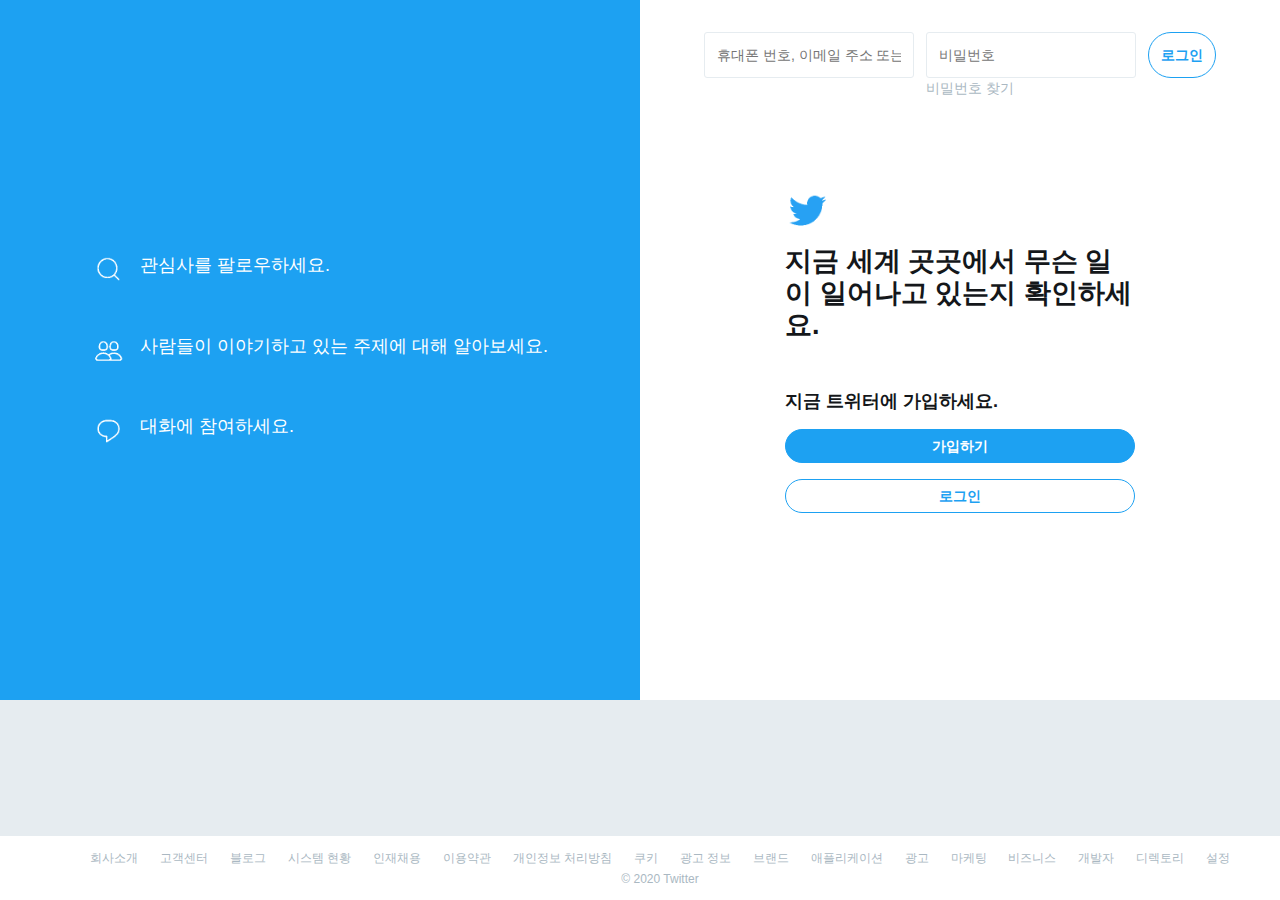
==== 1주차수요일과제/main.html @ 2bef1297 "twitter start page" ====
<!DOCTYPE html>
<html lang="ko">
<head>
  <meta charset="UTF-8">
  <title>트위터. 지금 일어나고 있는 일입니다.</title>
  <link rel="stylesheet" href="main.css" type="text/css">
</head>
<body>
  <div class="LoggedOutHome">
    <div class="LoggedOutHome-content">
      <div class="LoggedOutHome-content-left">
        <div class="information">
          <div class="information-item">
            <img class="icon" src="img/search.png" alt="img" />
            관심사를 팔로우하세요.</div>
          <div class="information-item">
            <img class="icon" src="img/people.png" alt="img" />
            사람들이 이야기하고 있는 주제에 대해 알아보세요.</div>
          <div class="information-item">
            <img class="icon" src="img/talk.png" alt="img" />
            대화에 참여하세요.</div>
        </div>
      </div>


      <div class="LoggedOutHome-content-right">
        <div class="login">
          <form class="loginform" action="#" method="post">
            <div class="form1">
              <input class="login-input"type="text" name="uname" placeholder="휴대폰 번호, 이메일 주소 또는 사용자 아이디" />
            </div>
            <div class="form1">
              <input classtype="password" name="upw" placeholder="비밀번호" />
              <a href="https://twitter.com/account/begin_password_reset">비밀번호 찾기</a>
            </div>
            <input id="loginsubmit" type="submit" value="로그인" />
          </form>
        </div>

        <div class="suggestion">
          <div><img id="bluebird" src="img/bluebird.png" alt="img" /></div>
          <div id="sug1">지금 세계 곳곳에서 무슨 일이 일어나고 있는지 확인하세요.</div>
          <div id="sug2">지금 트위터에 가입하세요.</div>
          <div id="sug3">
            <a id="signup" href="https://twitter.com/signup">가입하기</a>
            <a id="signin" href="https://twitter.com/signup">로그인</a>
          </div>
        </div>
      </div>
    </div>


    <div class="footer">
      <ul class="footer-list">
        <li class="footer-list-item">
          <a href="https://about.twitter.com/ko.html" rel="noopener">회사소개</a>
        </li>
        <li class="footer-list-item">
          <a href="https://help.twitter.com/ko" rel="noopener">고객센터</a>
        </li>
        <li class="footer-list-item">
          <a href="https://blog.twitter.com/korea" rel="noopener">블로그</a>
        </li>
        <li class="footer-list-item">
          <a href="http://status.twitter.com/" rel="noopener">시스템 현황</a>
        </li>
        <li class="footer-list-item">
          <a href="https://about.twitter.com/careers" rel="noopener">인재채용</a>
        </li>
        <li class="footer-list-item">
          <a href="https://twitter.com/tos" rel="noopener">이용약관</a>
        </li>
        <li class="footer-list-item">
          <a href="https://twitter.com/privacy" rel="noopener">개인정보 처리방침</a>
        </li>
        <li class="footer-list-item">
          <a href="https://support.twitter.com/articles/20170514" rel="noopener">쿠키</a>
        </li>
        <li class="footer-list-item">
          <a href="https://business.twitter.com/en/help/troubleshooting/how-twitter-ads-work.html" rel="noopener">광고 정보</a>
        </li>
        <li class="footer-list-item">
          <a href="https://about.twitter.com/press/brand-assets" rel="noopener">브랜드</a>
        </li>
        <li class="footer-list-item">
          <a href="https://about.twitter.com/products" rel="noopener">애플리케이션</a>
        </li>
        <li class="footer-list-item">
          <a href="https://ads.twitter.com/?ref=gl-tw-tw-twitter-advertise" rel="noopener">광고</a>
        </li>
        <li class="footer-list-item">
          <a href="https://marketing.twitter.com/" rel="noopener">마케팅</a>
        </li>
        <li class="footer-list-item">
          <a href="https://business.twitter.com/" rel="noopener">비즈니스</a>
        </li>
        <li class="footer-list-item">
          <a href="https://dev.twitter.com/" rel="noopener">개발자</a>
        </li>
        <li class="footer-list-item">
          <a href="https://twitter.com/i/directory/profiles" rel="noopener">디렉토리</a>
        </li>
        <li class="footer-list-item">
          <a href="https://twitter.com/settings/personalization" rel="noopener">설정</a>
        </li>
        <li class="footer-list-item">© 2020 Twitter</li>
      </ul>
    </div>
  </div>

</body>
</html>
---- 1주차수요일과제/main.css ----
@charset "utf-8";

html {
  font-family: sans-serif;
}

body {
  font-family: "Helvetica Neue",Helvetica,Arial,sans-serif;
  background-color: #e6ecf0;
  color: #14171a;
  font-size: 14px;
  line-height: 20px;
  overflow-y: scroll;
  position: relative;
  margin: 0;
}

.LoggedOutHome {
  display: flex;
  flex-direction: column;
}

.LoggedOutHome-content {
  display: flex;
  flex-direction: row;
  flex-grow: 1;
  background-color: #fff;
  height: 700px;
}

.LoggedOutHome-content-left {
  background: #1da1f2;
  position: relative;
  overflow: hidden;
  align-items: center;
  display: flex;
  flex: 1;
  justify-content: center;
}

.information {
  color: #fff;
  padding: 0 16px;
  position: relative;
}

.icon {
  margin-right: 16px;
  width: 32px;
  display: inline-block;
  vertical-align: baseline;
  position: relative;
}

.information-item {
  display: flex;
  font-size: 18px;
  font-width: bold;
  line-height: 24px;
  margin: 48px auto;
}

.LoggedOutHome-content-right {
  align-items: center;
  display: flex;
  flex: 1;
  justify-content: center;
  position: relative;
}

.login {
  left: 0;
  top: 20px;
  width: 100%;
  position: absolute;
}

.loginform {
  display: flex;
  flex-direction: row;
  justify-content: center;
  padding-left: 20px;
  padding-right: 20px;
}

.form1 {
  margin-right: 12px;
  width: 210px;
}

.form1 input {
  width: 100%;
  padding: 12px;
  box-sizing: border-box;
  margin-top: 12px;
  background-color: #fff;
  border: 1px solid #e6ecf0;
  border-radius: 3px;
  font-size: 14px;
  line-height: 20px;
}

.form1 a {
  text-decoration: none;
  color: #aab8c2;
}

#loginsubmit {
  height: 100%;
  padding: 12px;
  box-sizing: border-box;
  margin-top: 12px;
  background-color: #fff;
  border: 1px solid #1da1f2;
  color: #1da1f2;
  border-radius: 100px;
  font-size: 14px;
  font-weight: bold;
  line-height: 20px;
}

.suggestion {
  max-width: 350px;

}

#bluebird {
  width: 45px;
  margin-bottom: 8px;
}

#sug1 {
  font-size: 27px;
  line-height: 32px;
  font-weight: bold;
}

#sug2 {
  margin-top: 48px;
  font-size: 18px;
  line-height: 24px;
  font-weight: bold;
}

#sug3 a {
  border-radius: 100px;
  font-size: 14px;
  font-weight: bold;
  line-height: 20px;
  padding: 6px 16px;
  text-align: center;
  text-decoration: none;
  border: 1px solid #1da1f2;
  display: block;
  margin-top: 16px;
}

#signup {
  background-color: #1da1f2;
  color: #fff;
}

#signin {
  background-color: #fff;
  color: #1da1f2;
}

.footer {
  border-top: 1px solid #e6ecf0;
  position: fixed;
  width: 100%;
  bottom: 0;
  padding: 11px 0;
  background-color: #fff;
  z-index: 2;
}

.footer-list {
  margin: 0 auto;
  text-align: center;
  list-style: none;
}

.footer-list-item {
  color: #aab8c2;
  font-size: 12px;
  display: inline-block;
  padding: 0 9px 0 9px;
}

.footer-list-item a {
  color: #aab8c2;
  font-size: 12px;
  text-decoration: none;
}
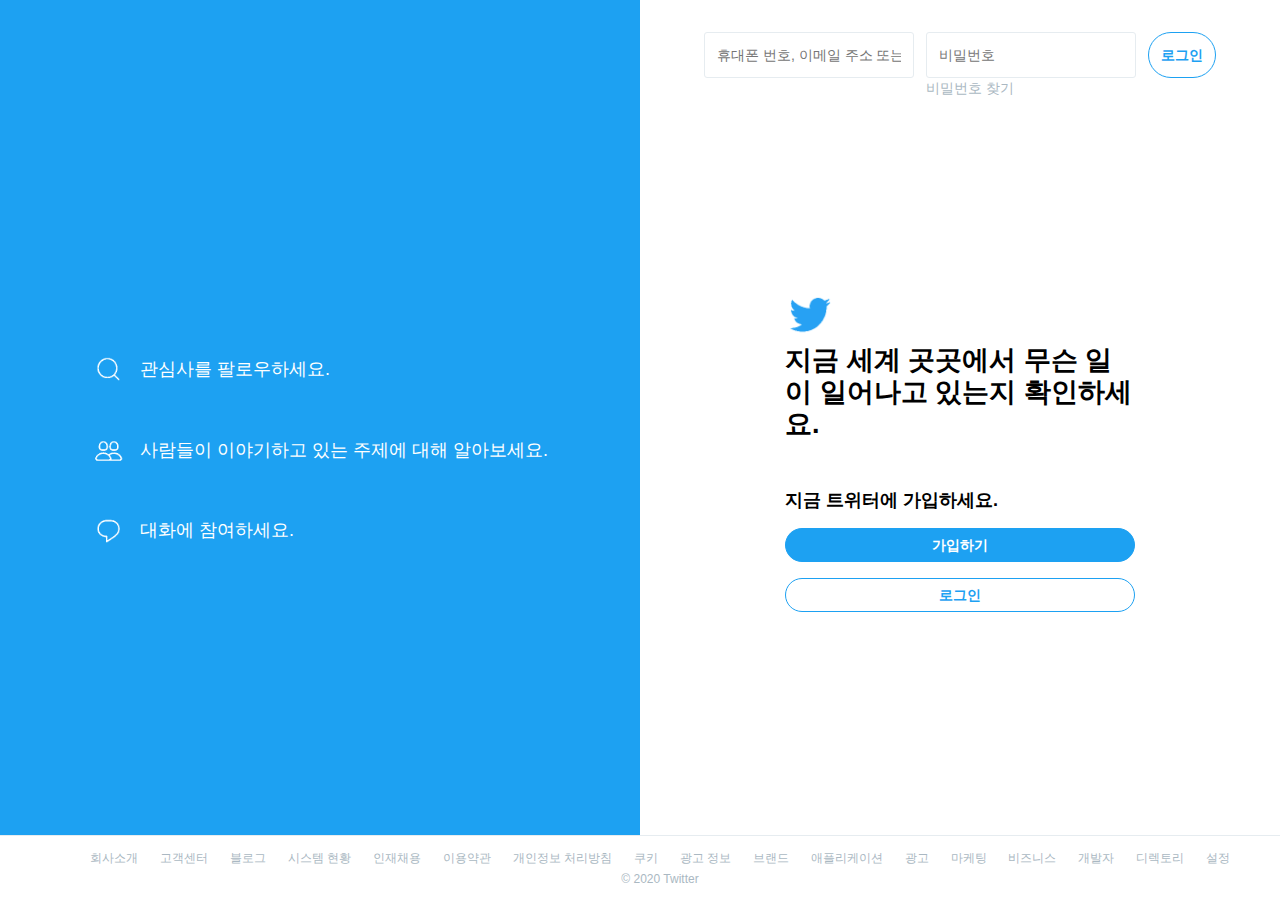
==== commit a1043351: "twitter start page" ====
--- a/1주차수요일과제/main.html
+++ b/1주차수요일과제/main.html
@@ -6,9 +6,9 @@
   <link rel="stylesheet" href="main.css" type="text/css">
 </head>
 <body>
-  <div class="LoggedOutHome">
-    <div class="LoggedOutHome-content">
-      <div class="LoggedOutHome-content-left">
+  <div class="Home">
+    <div class="Home-content">
+      <div class="Home-content-left">
         <div class="information">
           <div class="information-item">
             <img class="icon" src="img/search.png" alt="img" />
@@ -23,17 +23,17 @@
       </div>
 
 
-      <div class="LoggedOutHome-content-right">
+      <div class="Home-content-right">
         <div class="login">
-          <form class="loginform" action="#" method="post">
-            <div class="form1">
+          <form class="login-form" action="#" method="post">
+            <div class="form-item">
               <input class="login-input"type="text" name="uname" placeholder="휴대폰 번호, 이메일 주소 또는 사용자 아이디" />
             </div>
-            <div class="form1">
-              <input classtype="password" name="upw" placeholder="비밀번호" />
+            <div class="form-item">
+              <input type="password" name="upw" placeholder="비밀번호" />
               <a href="https://twitter.com/account/begin_password_reset">비밀번호 찾기</a>
             </div>
-            <input id="loginsubmit" type="submit" value="로그인" />
+            <input id="login-submit" type="submit" value="로그인" />
           </form>
         </div>
 
@@ -42,8 +42,8 @@
           <div id="sug1">지금 세계 곳곳에서 무슨 일이 일어나고 있는지 확인하세요.</div>
           <div id="sug2">지금 트위터에 가입하세요.</div>
           <div id="sug3">
-            <a id="signup" href="https://twitter.com/signup">가입하기</a>
-            <a id="signin" href="https://twitter.com/signup">로그인</a>
+            <a id="sign-up" href="https://twitter.com/signup">가입하기</a>
+            <a id="sign-in" href="https://twitter.com/signup">로그인</a>
           </div>
         </div>
       </div>
--- a/1주차수요일과제/main.css
+++ b/1주차수요일과제/main.css
@@ -1,66 +1,43 @@
 @charset "utf-8";
-
-html {
-  font-family: sans-serif;
-}
 
 body {
   font-family: "Helvetica Neue",Helvetica,Arial,sans-serif;
-  background-color: #e6ecf0;
-  color: #14171a;
   font-size: 14px;
   line-height: 20px;
-  overflow-y: scroll;
-  position: relative;
   margin: 0;
 }
 
-.LoggedOutHome {
+.Home-content {
   display: flex;
-  flex-direction: column;
+  flex-direction: row;
+  height: 100vh;
 }
 
-.LoggedOutHome-content {
-  display: flex;
-  flex-direction: row;
-  flex-grow: 1;
-  background-color: #fff;
-  height: 700px;
-}
-
-.LoggedOutHome-content-left {
+.Home-content-left {
   background: #1da1f2;
-  position: relative;
-  overflow: hidden;
+  /*position: relative;*/
+  /*overflow: hidden;*/
   align-items: center;
   display: flex;
   flex: 1;
   justify-content: center;
 }
 
-.information {
-  color: #fff;
-  padding: 0 16px;
-  position: relative;
-}
-
 .icon {
   margin-right: 16px;
   width: 32px;
-  display: inline-block;
-  vertical-align: baseline;
-  position: relative;
 }
 
 .information-item {
   display: flex;
   font-size: 18px;
+  color: #fff;
   font-width: bold;
-  line-height: 24px;
+  line-height: 32px;
   margin: 48px auto;
 }
 
-.LoggedOutHome-content-right {
+.Home-content-right {
   align-items: center;
   display: flex;
   flex: 1;
@@ -75,37 +52,34 @@
   position: absolute;
 }
 
-.loginform {
+.login-form {
   display: flex;
   flex-direction: row;
   justify-content: center;
-  padding-left: 20px;
-  padding-right: 20px;
 }
 
-.form1 {
+.form-item {
   margin-right: 12px;
   width: 210px;
 }
 
-.form1 input {
+.form-item input {
   width: 100%;
   padding: 12px;
   box-sizing: border-box;
   margin-top: 12px;
-  background-color: #fff;
   border: 1px solid #e6ecf0;
   border-radius: 3px;
   font-size: 14px;
   line-height: 20px;
 }
 
-.form1 a {
+.form-item a {
   text-decoration: none;
   color: #aab8c2;
 }
 
-#loginsubmit {
+#login-submit {
   height: 100%;
   padding: 12px;
   box-sizing: border-box;
@@ -121,12 +95,10 @@
 
 .suggestion {
   max-width: 350px;
-
 }
 
 #bluebird {
-  width: 45px;
-  margin-bottom: 8px;
+  width: 50px;
 }
 
 #sug1 {
@@ -155,12 +127,12 @@
   margin-top: 16px;
 }
 
-#signup {
+#sign-up {
   background-color: #1da1f2;
   color: #fff;
 }
 
-#signin {
+#sign-in {
   background-color: #fff;
   color: #1da1f2;
 }
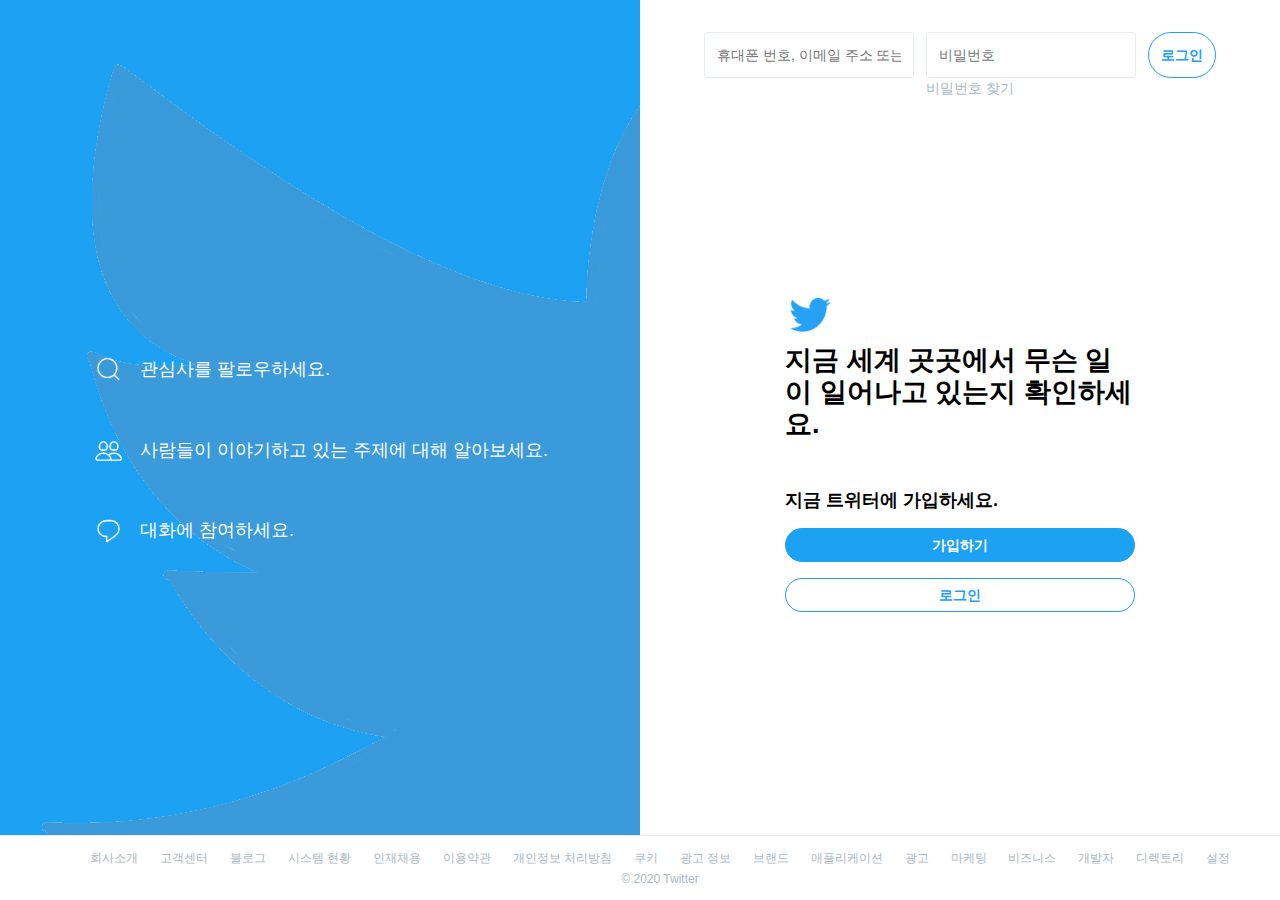
==== commit 42c219e1: "split css" ====
--- a/1주차수요일과제/main.html
+++ b/1주차수요일과제/main.html
@@ -4,6 +4,9 @@
   <meta charset="UTF-8">
   <title>트위터. 지금 일어나고 있는 일입니다.</title>
   <link rel="stylesheet" href="main.css" type="text/css">
+  <link rel="stylesheet" href="leftContent.css" type="text/css">
+  <link rel="stylesheet" href="rightContent.css" type="text/css">
+  <link rel="stylesheet" href="footer.css" type="text/css">
 </head>
 <body>
   <div class="Home">
--- a/1주차수요일과제/main.css
+++ b/1주차수요일과제/main.css
@@ -13,155 +13,154 @@
   height: 100vh;
 }
 
-.Home-content-left {
-  background: #1da1f2;
-  /*position: relative;*/
-  /*overflow: hidden;*/
-  align-items: center;
-  display: flex;
-  flex: 1;
-  justify-content: center;
-}
+/*.Home-content-left {*/
+/*  background: #1da1f2;*/
+/*  background-image: url("img/bigbluebird.png");*/
+/*  align-items: center;*/
+/*  display: flex;*/
+/*  flex: 1;*/
+/*  justify-content: center;*/
+/*}*/
 
-.icon {
-  margin-right: 16px;
-  width: 32px;
-}
+/*.icon {*/
+/*  margin-right: 16px;*/
+/*  width: 32px;*/
+/*}*/
 
-.information-item {
-  display: flex;
-  font-size: 18px;
-  color: #fff;
-  font-width: bold;
-  line-height: 32px;
-  margin: 48px auto;
-}
+/*.information-item {*/
+/*  display: flex;*/
+/*  font-size: 18px;*/
+/*  color: #fff;*/
+/*  font-width: bold;*/
+/*  line-height: 32px;*/
+/*  margin: 48px auto;*/
+/*}*/
 
-.Home-content-right {
-  align-items: center;
-  display: flex;
-  flex: 1;
-  justify-content: center;
-  position: relative;
-}
+/*.Home-content-right {*/
+/*  align-items: center;*/
+/*  display: flex;*/
+/*  flex: 1;*/
+/*  justify-content: center;*/
+/*  position: relative;*/
+/*}*/
 
-.login {
-  left: 0;
-  top: 20px;
-  width: 100%;
-  position: absolute;
-}
+/*.login {*/
+/*  left: 0;*/
+/*  top: 20px;*/
+/*  width: 100%;*/
+/*  position: absolute;*/
+/*}*/
 
-.login-form {
-  display: flex;
-  flex-direction: row;
-  justify-content: center;
-}
+/*.login-form {*/
+/*  display: flex;*/
+/*  flex-direction: row;*/
+/*  justify-content: center;*/
+/*}*/
 
-.form-item {
-  margin-right: 12px;
-  width: 210px;
-}
+/*.form-item {*/
+/*  margin-right: 12px;*/
+/*  width: 210px;*/
+/*}*/
 
-.form-item input {
-  width: 100%;
-  padding: 12px;
-  box-sizing: border-box;
-  margin-top: 12px;
-  border: 1px solid #e6ecf0;
-  border-radius: 3px;
-  font-size: 14px;
-  line-height: 20px;
-}
+/*.form-item input {*/
+/*  width: 100%;*/
+/*  padding: 12px;*/
+/*  box-sizing: border-box;*/
+/*  margin-top: 12px;*/
+/*  border: 1px solid #e6ecf0;*/
+/*  border-radius: 3px;*/
+/*  font-size: 14px;*/
+/*  line-height: 20px;*/
+/*}*/
 
-.form-item a {
-  text-decoration: none;
-  color: #aab8c2;
-}
+/*.form-item a {*/
+/*  text-decoration: none;*/
+/*  color: #aab8c2;*/
+/*}*/
 
-#login-submit {
-  height: 100%;
-  padding: 12px;
-  box-sizing: border-box;
-  margin-top: 12px;
-  background-color: #fff;
-  border: 1px solid #1da1f2;
-  color: #1da1f2;
-  border-radius: 100px;
-  font-size: 14px;
-  font-weight: bold;
-  line-height: 20px;
-}
+/*#login-submit {*/
+/*  height: 100%;*/
+/*  padding: 12px;*/
+/*  box-sizing: border-box;*/
+/*  margin-top: 12px;*/
+/*  background-color: #fff;*/
+/*  border: 1px solid #1da1f2;*/
+/*  color: #1da1f2;*/
+/*  border-radius: 100px;*/
+/*  font-size: 14px;*/
+/*  font-weight: bold;*/
+/*  line-height: 20px;*/
+/*}*/
 
-.suggestion {
-  max-width: 350px;
-}
+/*.suggestion {*/
+/*  max-width: 350px;*/
+/*}*/
 
-#bluebird {
-  width: 50px;
-}
+/*#bluebird {*/
+/*  width: 50px;*/
+/*}*/
 
-#sug1 {
-  font-size: 27px;
-  line-height: 32px;
-  font-weight: bold;
-}
+/*#sug1 {*/
+/*  font-size: 27px;*/
+/*  line-height: 32px;*/
+/*  font-weight: bold;*/
+/*}*/
 
-#sug2 {
-  margin-top: 48px;
-  font-size: 18px;
-  line-height: 24px;
-  font-weight: bold;
-}
+/*#sug2 {*/
+/*  margin-top: 48px;*/
+/*  font-size: 18px;*/
+/*  line-height: 24px;*/
+/*  font-weight: bold;*/
+/*}*/
 
-#sug3 a {
-  border-radius: 100px;
-  font-size: 14px;
-  font-weight: bold;
-  line-height: 20px;
-  padding: 6px 16px;
-  text-align: center;
-  text-decoration: none;
-  border: 1px solid #1da1f2;
-  display: block;
-  margin-top: 16px;
-}
+/*#sug3 a {*/
+/*  border-radius: 100px;*/
+/*  font-size: 14px;*/
+/*  font-weight: bold;*/
+/*  line-height: 20px;*/
+/*  padding: 6px 16px;*/
+/*  text-align: center;*/
+/*  text-decoration: none;*/
+/*  border: 1px solid #1da1f2;*/
+/*  display: block;*/
+/*  margin-top: 16px;*/
+/*}*/
 
-#sign-up {
-  background-color: #1da1f2;
-  color: #fff;
-}
+/*#sign-up {*/
+/*  background-color: #1da1f2;*/
+/*  color: #fff;*/
+/*}*/
 
-#sign-in {
-  background-color: #fff;
-  color: #1da1f2;
-}
+/*#sign-in {*/
+/*  background-color: #fff;*/
+/*  color: #1da1f2;*/
+/*}*/
 
-.footer {
-  border-top: 1px solid #e6ecf0;
-  position: fixed;
-  width: 100%;
-  bottom: 0;
-  padding: 11px 0;
-  background-color: #fff;
-  z-index: 2;
-}
+/*.footer {*/
+/*  border-top: 1px solid #e6ecf0;*/
+/*  position: fixed;*/
+/*  width: 100%;*/
+/*  bottom: 0;*/
+/*  padding: 11px 0;*/
+/*  background-color: #fff;*/
+/*  z-index: 2;*/
+/*}*/
 
-.footer-list {
-  margin: 0 auto;
-  text-align: center;
-  list-style: none;
-}
+/*.footer-list {*/
+/*  margin: 0 auto;*/
+/*  text-align: center;*/
+/*  list-style: none;*/
+/*}*/
 
-.footer-list-item {
-  color: #aab8c2;
-  font-size: 12px;
-  display: inline-block;
-  padding: 0 9px 0 9px;
-}
+/*.footer-list-item {*/
+/*  color: #aab8c2;*/
+/*  font-size: 12px;*/
+/*  display: inline-block;*/
+/*  padding: 0 9px 0 9px;*/
+/*}*/
 
-.footer-list-item a {
-  color: #aab8c2;
-  font-size: 12px;
-  text-decoration: none;
-}
+/*.footer-list-item a {*/
+/*  color: #aab8c2;*/
+/*  font-size: 12px;*/
+/*  text-decoration: none;*/
+/*}*/
--- a/1주차수요일과제/leftContent.css
+++ b/1주차수요일과제/leftContent.css
@@ -0,0 +1,24 @@
+@charset "utf-8";
+
+.Home-content-left {
+  background: #1da1f2;
+  background-image: url("img/bigbluebird.png");
+  align-items: center;
+  display: flex;
+  flex: 1;
+  justify-content: center;
+}
+
+.icon {
+  margin-right: 16px;
+  width: 32px;
+}
+
+.information-item {
+  display: flex;
+  font-size: 18px;
+  color: #fff;
+  font-width: bold;
+  line-height: 32px;
+  margin: 48px auto;
+}
--- a/1주차수요일과제/rightContent.css
+++ b/1주차수요일과제/rightContent.css
@@ -0,0 +1,101 @@
+@charset "utf-8";
+
+.Home-content-right {
+  align-items: center;
+  display: flex;
+  flex: 1;
+  justify-content: center;
+  position: relative;
+}
+
+.login {
+  left: 0;
+  top: 20px;
+  width: 100%;
+  position: absolute;
+}
+
+.login-form {
+  display: flex;
+  flex-direction: row;
+  justify-content: center;
+}
+
+.form-item {
+  margin-right: 12px;
+  width: 210px;
+}
+
+.form-item input {
+  width: 100%;
+  padding: 12px;
+  box-sizing: border-box;
+  margin-top: 12px;
+  border: 1px solid #e6ecf0;
+  border-radius: 3px;
+  font-size: 14px;
+  line-height: 20px;
+}
+
+.form-item a {
+  text-decoration: none;
+  color: #aab8c2;
+}
+
+#login-submit {
+  height: 100%;
+  padding: 12px;
+  box-sizing: border-box;
+  margin-top: 12px;
+  background-color: #fff;
+  border: 1px solid #1da1f2;
+  color: #1da1f2;
+  border-radius: 100px;
+  font-size: 14px;
+  font-weight: bold;
+  line-height: 20px;
+}
+
+.suggestion {
+  max-width: 350px;
+}
+
+#bluebird {
+  width: 50px;
+}
+
+#sug1 {
+  font-size: 27px;
+  line-height: 32px;
+  font-weight: bold;
+}
+
+#sug2 {
+  margin-top: 48px;
+  font-size: 18px;
+  line-height: 24px;
+  font-weight: bold;
+}
+
+#sug3 a {
+  border-radius: 100px;
+  font-size: 14px;
+  font-weight: bold;
+  line-height: 20px;
+  padding: 6px 16px;
+  text-align: center;
+  text-decoration: none;
+  border: 1px solid #1da1f2;
+  display: block;
+  margin-top: 16px;
+}
+
+#sign-up {
+  background-color: #1da1f2;
+  color: #fff;
+}
+
+#sign-in {
+  background-color: #fff;
+  color: #1da1f2;
+}--- a/1주차수요일과제/footer.css
+++ b/1주차수요일과제/footer.css
@@ -0,0 +1,30 @@
+@charset "utf-8";
+
+.footer {
+  border-top: 1px solid #e6ecf0;
+  position: fixed;
+  width: 100%;
+  bottom: 0;
+  padding: 11px 0;
+  background-color: #fff;
+  z-index: 2;
+}
+
+.footer-list {
+  margin: 0 auto;
+  text-align: center;
+  list-style: none;
+}
+
+.footer-list-item {
+  color: #aab8c2;
+  font-size: 12px;
+  display: inline-block;
+  padding: 0 9px 0 9px;
+}
+
+.footer-list-item a {
+  color: #aab8c2;
+  font-size: 12px;
+  text-decoration: none;
+}